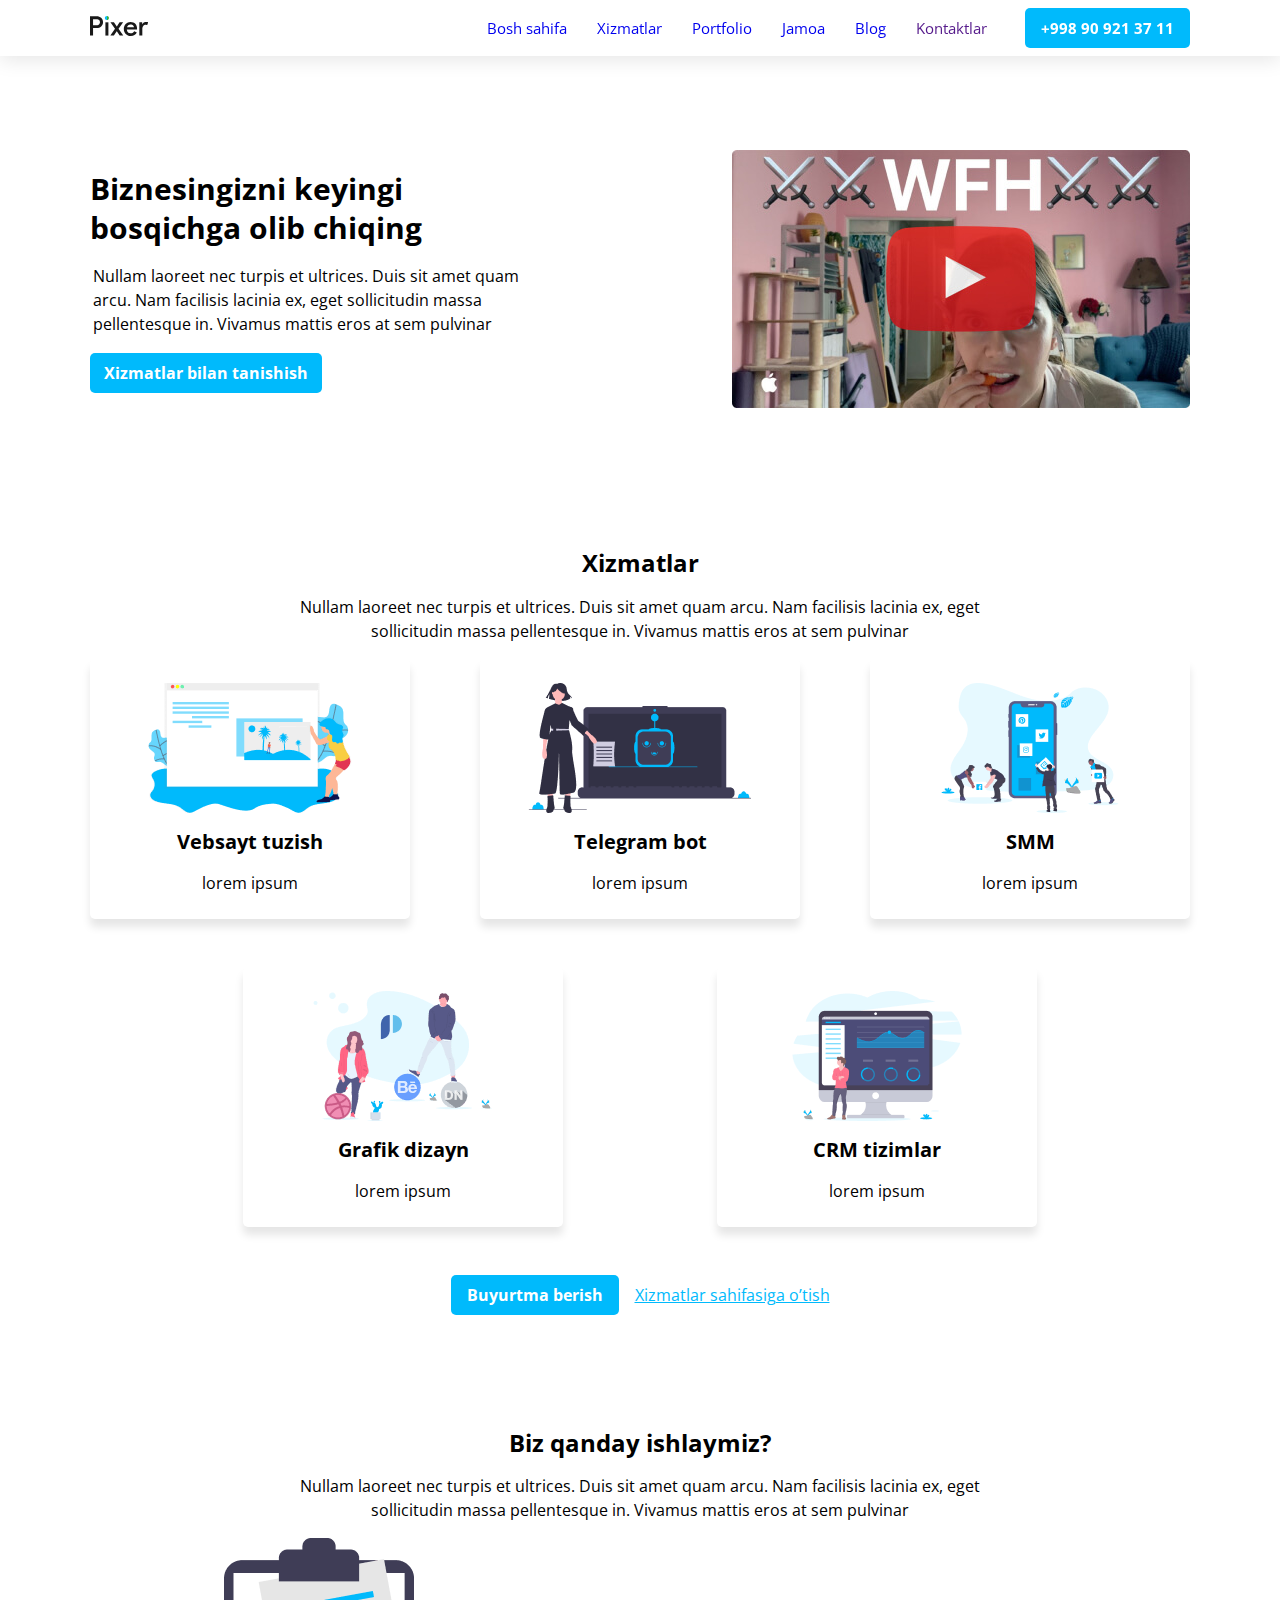
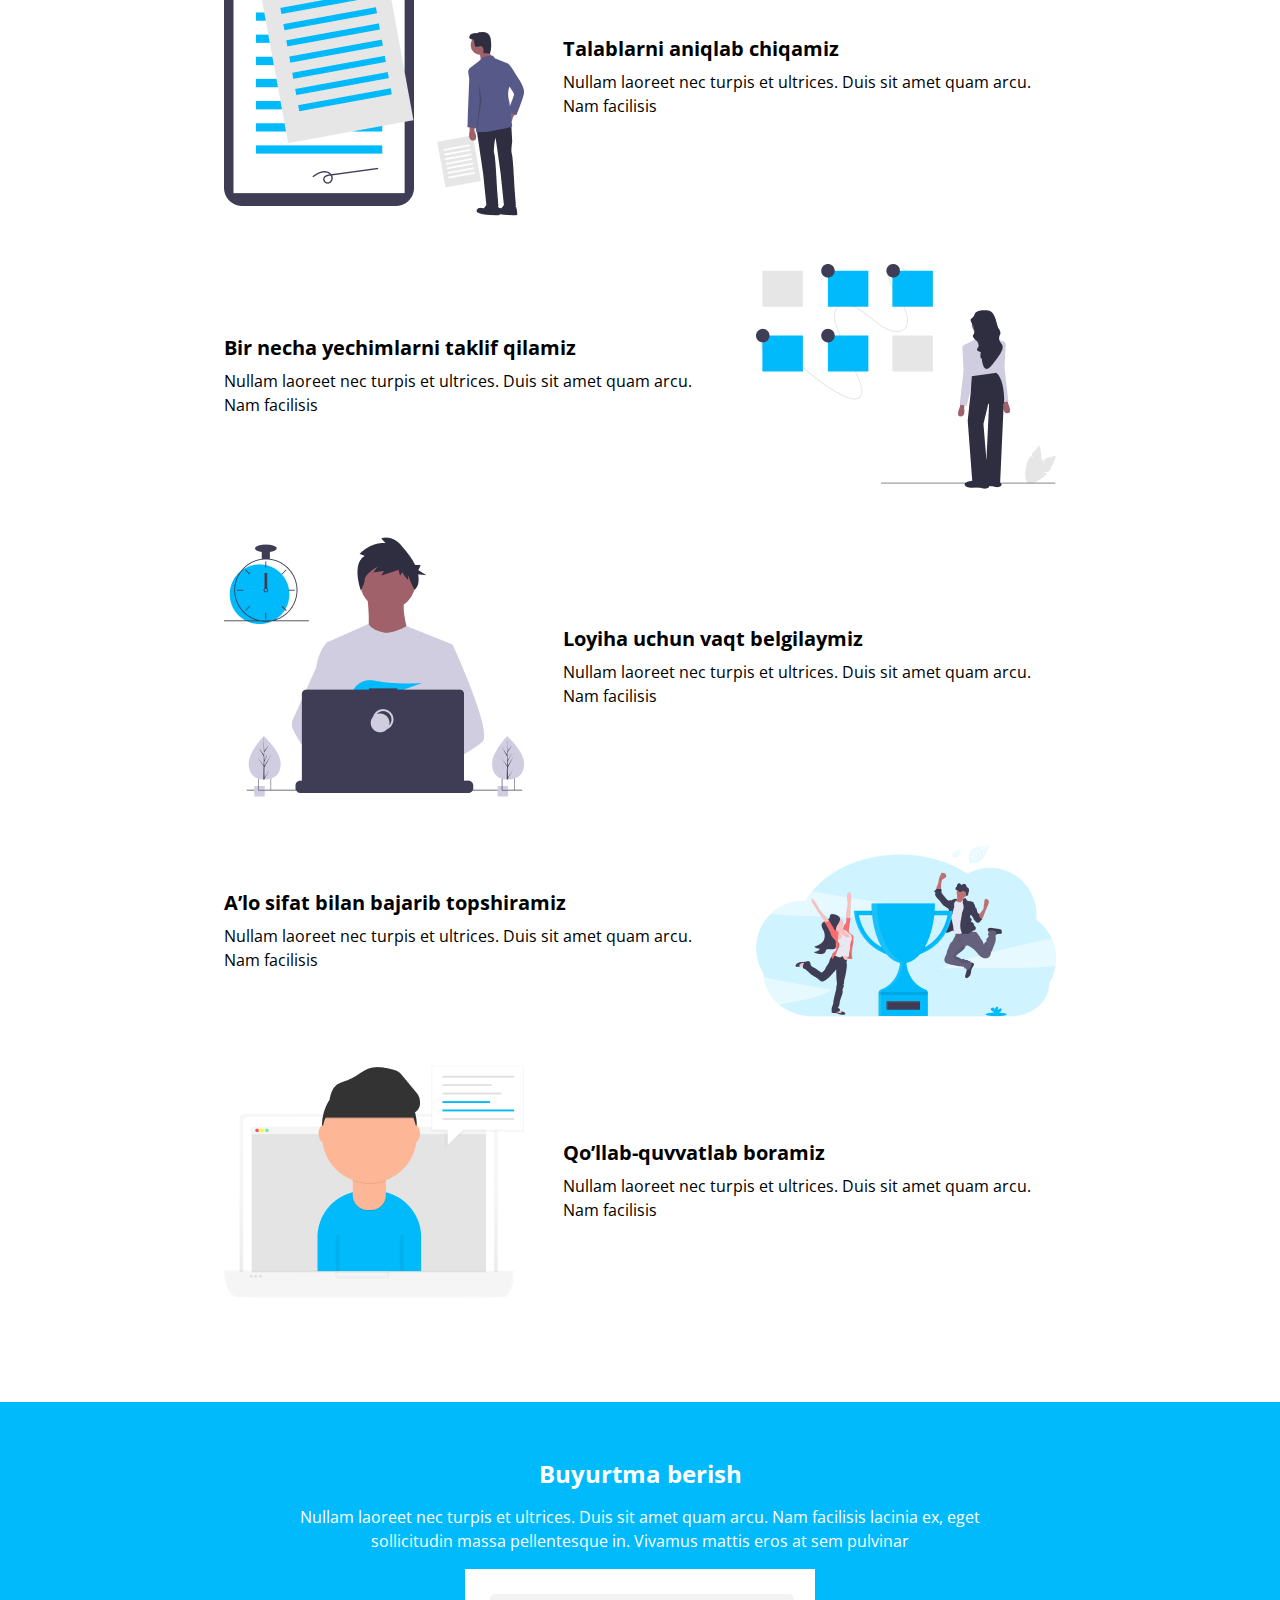
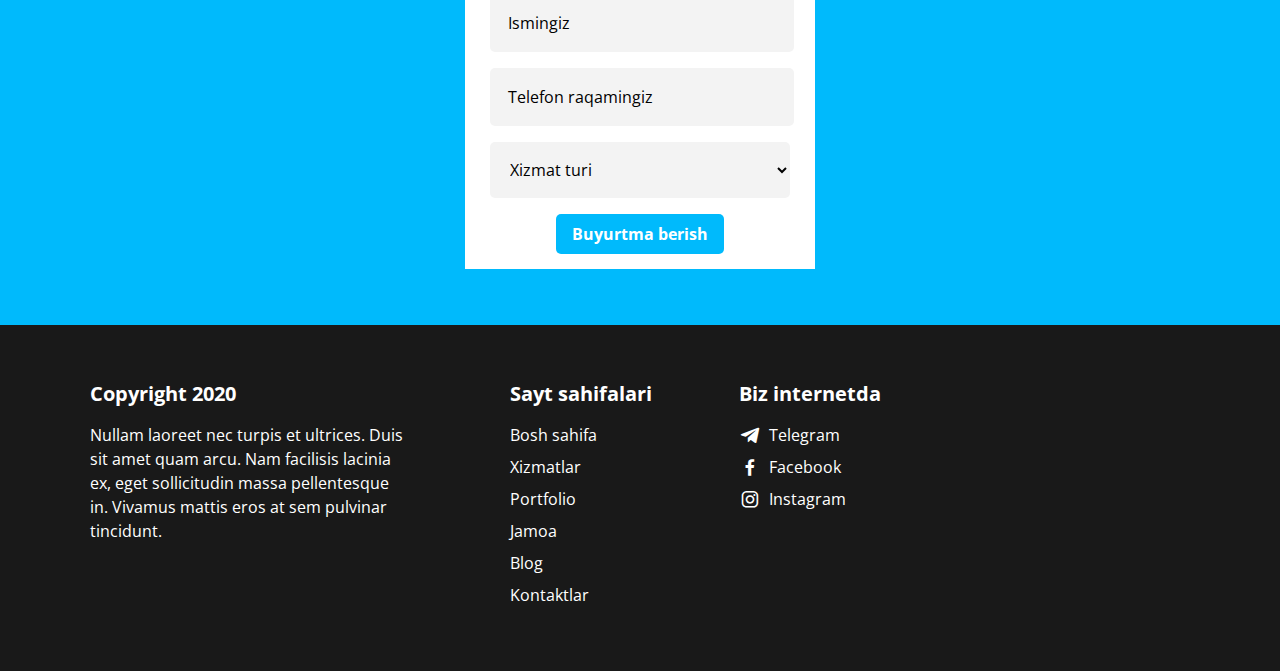
==== index.html @ 2c6d6678 "first commit" ====
<!DOCTYPE html>
<html lang="en">

<head>
    <meta charset="UTF-8">
    <meta http-equiv="X-UA-Compatible" content="IE=edge">
    <meta name="viewport" content="width=device-width, initial-scale=1.0">
    <title>Document</title>
    <link href='https://unpkg.com/boxicons@2.1.2/css/boxicons.min.css' rel='stylesheet'>
    <link rel="preconnect" href="https://fonts.googleapis.com">
    <link rel="preconnect" href="https://fonts.gstatic.com" crossorigin>
    <link
        href="https://fonts.googleapis.com/css2?family=Open+Sans:ital,wght@0,300;0,400;0,500;0,600;0,700;0,800;1,300;1,400;1,500;1,600;1,700;1,800&display=swap"
        rel="stylesheet">
    <link rel="stylesheet" href="/css/normalize.css">
    <link rel="stylesheet" href="/css/main.css">
</head>

<body>
    <header>
        <div class="container">
            <div class="header-body">
                <a href="#"><img src="/images/pixer-logo.svg" alt="logo"></a>

                <ul class="nav-list">
                    <li class="nav-item"><a href="#">Bosh sahifa</a></li>
                    <li class="nav-item"><a href="/services.html">Xizmatlar</a></li>
                    <li class="nav-item"><a href="#">Portfolio</a></li>
                    <li class="nav-item"><a href="#">Jamoa</a></li>
                    <li class="nav-item"><a href="#">Blog</a></li>
                    <li class="nav-item"><a href="">Kontaktlar</a></li>
                </ul>

                <a class="nav-number" href="tel:+998909213711">+998 90 921 37 11</a>
            </div>
        </div>
    </header>

    <!-- HEADER ENDED -->

    <!-- MAIN -->
    <main>

        <!-- HERO -->
        <section class="hero">
            <div class="container">
                <div class="hero-body">
                    <div class="hero-box">
                        <h2 class="hero-title">Biznesingizni keyingi bosqichga
                            olib chiqing</h2>
                        <p class="hero-text">Nullam laoreet nec turpis et ultrices. Duis sit amet quam arcu. Nam
                            facilisis lacinia ex,
                            eget sollicitudin massa pellentesque in. Vivamus mattis eros at sem pulvinar</p>
                        <a class="hero-link" href="#">Xizmatlar bilan tanishish</a>
                    </div>
                    <a href="https://youtu.be/6_pru8U2RmM"><img src="/images/youtube-embed.jpg" alt="youtube"></a>
                </div>
            </div>
        </section>

        <!-- SERVICES -->
        <section class="services">
            <div class="container">
                <div class="services-body">
                    <h2 class="services-title">Xizmatlar</h2>
                    <p class="services-text">Nullam laoreet nec turpis et ultrices. Duis sit amet quam arcu. Nam
                        facilisis lacinia ex, eget sollicitudin massa pellentesque in. Vivamus mattis eros at sem
                        pulvinar</p>
                    <ul class="services-list-one">
                        <li class="service-item">
                            <img class="service-img" src="/images/website-illustration.png" alt="website-illustration">
                            <h3 class="service-box-title">Vebsayt tuzish</h3>
                            <p class="service-text">lorem ipsum</p>
                        </li>
                        <li class="service-item">
                            <img class="service-img" src="/images/bot-illustration.png" alt="bot-illustration">
                            <h3 class="service-box-title">Telegram bot</h3>
                            <p class="service-text">lorem ipsum</p>
                        </li>
                        <li class="service-item">
                            <img class="service-img" src="/images/smm-illustration.png" alt="smm-illustration">
                            <h3 class="service-box-title">SMM</h3>
                            <p class="service-text">lorem ipsum</p>
                        </li>
                    </ul>
                    <ul class="services-list-two">
                        <li class="service-item">
                            <img class="service-img" src="/images/design-illustration.png" alt="design-illustration">
                            <h3 class="service-box-title">Grafik dizayn</h3>
                            <p class="service-text">lorem ipsum</p>
                        </li>
                        <li class="service-item">
                            <img class="service-img" src="/images/crm-illustration.png" alt="crm-illustration">
                            <h3 class="service-box-title">CRM tizimlar</h3>
                            <p class="service-text">lorem ipsum</p>
                        </li>
                    </ul>
                    <div class="services-link-box">
                        <a class="order-now" href="#">Buyurtma berish</a>
                        <a class="services-link" href="#">Xizmatlar sahifasiga o’tish</a>
                    </div>
                </div>
            </div>
        </section>


        <!-- WORK -->
        <section class="work">
            <div class="container">
                <div class="work-body">
                    <h2 class="work-title">Biz qanday ishlaymiz?</h2>
                    <p class="work-text">Nullam laoreet nec turpis et ultrices. Duis sit amet quam arcu. Nam facilisis
                        lacinia ex, eget sollicitudin massa pellentesque in. Vivamus mattis eros at sem pulvinar</p>
                    <ul>
                        <li class="work-item">
                            <img src="/images/step-illlustration.png" alt="step-illlustration">
                            <div class="work-box">
                                <h3 class="work-item-title">Talablarni aniqlab chiqamiz</h3>
                                <p class="work-item-text">Nullam laoreet nec turpis et ultrices. Duis sit amet quam
                                    arcu.
                                    Nam facilisis</p>
                            </div>
                        </li>
                        <li class="work-item">
                            <div class="work-box">
                                <h3 class="work-item-title">Bir necha yechimlarni taklif qilamiz</h3>
                                <p class="work-item-text">Nullam laoreet nec turpis et ultrices. Duis sit amet quam
                                    arcu. Nam facilisis</p>
                            </div>
                            <img src="images/step-illlustration2.png" alt="step-illlustration2">
                        </li>
                        <li class="work-item">
                            <img src="/images/step-illustration3.png" alt="step-illustration3">
                            <div class="work-box">
                                <h3 class="work-item-title">Loyiha uchun vaqt belgilaymiz</h3>
                                <p class="work-item-text">Nullam laoreet nec turpis et ultrices. Duis sit amet quam
                                    arcu. Nam facilisis</p>
                            </div>
                        </li>
                        <li class="work-item">
                            <div class="work-box">
                                <h3 class="work-item-title">A’lo sifat bilan bajarib topshiramiz</h3>
                                <p class="work-item-text">Nullam laoreet nec turpis et ultrices. Duis sit amet quam
                                    arcu. Nam facilisis</p>
                            </div>
                            <img src="/images/step-illustration4.png" alt="step-illustration4">
                        </li>
                        <li class="work-item">
                            <img src="/images/step-illustration5.png" alt="step-illustration5">
                            <div class="work-box">
                                <h3 class="work-item-title">Qo’llab-quvvatlab boramiz</h3>
                                <p class="work-item-text">Nullam laoreet nec turpis et ultrices. Duis sit amet quam
                                    arcu. Nam facilisis</p>
                            </div>
                        </li>
                    </ul>

                </div>
            </div>
        </section>


        <!-- FORM -->
        <section class="form">
            <div class="container">
                <div class="form-body">
                    <h2 class="form-title">Buyurtma berish</h2>
                    <p class="form-text">Nullam laoreet nec turpis et ultrices. Duis sit amet quam arcu. Nam facilisis
                        lacinia ex, eget sollicitudin massa pellentesque in. Vivamus mattis eros at sem pulvinar</p>
                    <form>
                        <input class="name" type="text" placeholder="Ismingiz">
                        <input class="number" type="number" placeholder="Telefon raqamingiz">
                        <select class="service-type">
                            <option value="">Xizmat turi</option>
                            <option value="vebsayt-tuzish">Vebsayt tuzish</option>
                            <option value="telegram-bot">Telegram bot</option>
                            <option value="smm">SMM</option>
                            <option value="grafik-dizayn">Grafik dizayn</option>
                            <option value="crm-tizimlar">CRM tizimlar</option>
                        </select>
                        <div class="order"><a class="order-now" href="#">Buyurtma berish</a></div>
                    </form>
                </div>
            </div>
        </section>
    </main>
    <!-- MAIN ENDED -->


    <!-- FOOTER -->
    <footer>
        <div class="container">
            <div class="footer-body">
                <div class="copyright">
                    <h2 class="copyright-title">Copyright 2020</h2>
                    <p class="copyright-text">Nullam laoreet nec turpis et ultrices. Duis sit amet quam arcu. Nam
                        facilisis lacinia ex, eget sollicitudin massa pellentesque in. Vivamus mattis eros at sem
                        pulvinar tincidunt.</p>
                </div>
                <ul class="site-list">
                    <li class="site-title">Sayt sahifalari</li>
                    <li class="site-item"><a class="site-link" href="#">Bosh sahifa</a></li>
                    <li class="site-item"><a class="site-link" href="/index.html">Xizmatlar</a></li>
                    <li class="site-item"><a class="site-link" href="#">Portfolio</a></li>
                    <li class="site-item"><a class="site-link" href="#">Jamoa</a></li>
                    <li class="site-item"><a class="site-link" href="#">Blog</a></li>
                    <li class="site-item"><a class="site-link" href="#">Kontaktlar</a></li>
                </ul>
                <ul class="platforms-list">
                    <li class="platforms-title">Biz internetda</li>
                    <li class="platforms-item">
                        <a class="platforms-link" href="https://web.telegram.org/">
                            <i class='bx bxl-telegram'></i>
                            Telegram
                        </a>
                    </li>
                    <li class="platforms-item">
                        <a class="platforms-link" href="https://www.facebook.com/">
                            <i class='bx bxl-facebook'></i>
                            Facebook
                        </a>
                    </li>
                    <li class="platforms-item">
                        <a class="platforms-link" href="https://www.instagram.com/">
                            <i class='bx bxl-instagram'></i>
                            Instagram
                        </a>
                    </li>
                </ul>
            </div>
        </div>
    </footer>








</body>

</html>
---- css/main.css ----
body {
    font-family: 'Open Sans', sans-serif;
}


h1,
h2,
h3,
h4,
h5,
h6,
p {
    margin: 0;
    padding: 0;
}

ul,
li,
a {
    padding: 0;
    margin: 0;
    text-decoration: none;
    list-style: none;
}

.container {
    width: 1100px;
    margin: 0 auto;
}

/* header start */

header {
    display: flex;
    height: 56px;
    align-items: center;
    background: #FFFFFF;
    box-shadow: 0px 4px 20px rgba(0, 0, 0, 0.1);
    position: fixed;
    width: 100%;
    top: 0;
}

.header-body {
    display: flex;
    align-items: center;
    justify-content: space-between;
    align-items: center;
}

.nav-list {
    margin-left: 300px;
    display: flex;
    width: 500px;
    justify-content: space-between;
}

.nav-item {
    font-style: normal;
    font-weight: 400;
    font-size: 15px;
    line-height: 24px;
    color: #000000;
    padding: 14px 0;
}

.nav-item:hover {
    border-bottom: 3px solid;
}

.nav-item:active {
    background: rgba(25, 25, 25, 0.7);
    color: #FFFFFF;
}

.nav-number {
    background: #00BAFC;
    border-radius: 5px;
    font-style: normal;
    font-weight: 700;
    font-size: 15px;
    line-height: 24px;
    padding: 8px 16px;
    color: #FFFFFF;

}

/* header ended */

/* hero section */

.hero {}

.hero-body {
    display: flex;
    align-items: center;
    justify-content: space-between;
    padding-top: 150px;
    padding-bottom: 80px;
}

.hero-box {
    width: 470px;
    height: 224px;
    display: flex;
    flex-direction: column;
    justify-content: space-between;
}

.hero-title {
    font-style: normal;
    font-weight: 700;
    font-size: 30px;
    line-height: 130%;
    color: #000000;
    align-self: flex-start;
}

.hero-text {
    width: 465px;
    font-style: normal;
    font-weight: 400;
    font-size: 16px;
    line-height: 24px;
    color: #000000;
    align-self: center;
}

.hero-link {
    width: 232px;
    height: 40px;
    background: #00BAFC;
    border-radius: 5px;
    flex: none;
    order: 2;
    align-self: flex-start;
    flex-grow: 0;
    font-style: normal;
    font-weight: 700;
    font-size: 16px;
    line-height: 24px;
    color: #FFFFFF;
    display: flex;
    align-items: center;
    justify-content: center;
}

.hero-link:hover {
    background: rgba(0, 186, 252, 0.8);
}

.hero-link:active {
    background: rgba(0, 186, 252, 0.6);
}

/* hero ended */

/* services section */

.services {
    padding: 56px 0;
}

.services-body {}

.services-title {
    font-style: normal;
    font-weight: 700;
    font-size: 24px;
    line-height: 130%;
    text-align: center;
    color: #000000;
    margin-bottom: 16px;
}

.services-text {
    margin: 0 auto;
    width: 719px;
    font-style: normal;
    font-weight: 400;
    font-size: 16px;
    line-height: 24px;
    text-align: center;
    color: #000000;
    margin-bottom: 16px;
}

.services-list-one {
    display: flex;
    justify-content: space-between;
    margin-bottom: 48px;
}

.services-list-two {
    display: flex;
    justify-content: space-evenly;
}

.service-item {
    display: flex;
    flex-direction: column;
    align-items: center;
    width: 320px;
    height: 260px;
    gap: 16px;
    background: #FFFFFF;
    box-shadow: 0px 8px 8px rgba(0, 0, 0, 0.1);
    border-radius: 5px;
}

.service-item:hover {
    display: flex;
    flex-direction: column;
    align-items: center;
    gap: 16px;
    width: 320px;
    height: 260px;
    background: #FFFFFF;
    box-shadow: 0px 12px 21px rgba(0, 0, 0, 0.1);
    border-radius: 5px;
}

.service-item:active {
    display: flex;
    flex-direction: column;
    align-items: center;
    gap: 16px;
    width: 320px;
    height: 260px;
    background: #FFFFFF;
    box-shadow: 0px 4px 4px rgba(0, 0, 0, 0.2);
    border-radius: 5px;
}

.service-img {
    padding-top: 24px;
}

.service-box-title {
    font-style: normal;
    font-weight: 700;
    font-size: 20px;
    line-height: 130%;
    text-align: center;
    color: #000000;
}

.service-text {
    font-style: normal;
    font-weight: 400;
    font-size: 16px;
    line-height: 24px;
    text-align: center;
    color: #000000;
}

.services-link-box {
    margin-top: 48px;
    display: flex;
    align-items: center;
    justify-content: center;
}

.order-now {
    background: #00BAFC;
    border-radius: 5px;
    font-style: normal;
    font-weight: 700;
    font-size: 16px;
    line-height: 24px;
    color: #FFFFFF;
    padding: 8px 16px;
}


.order-now:hover {
    background: rgba(0, 186, 252, 0.8);
}

.order-now:active {
    background: rgba(0, 186, 252, 0.6);
}

.services-link {
    font-style: normal;
    font-weight: 400;
    font-size: 16px;
    line-height: 24px;
    text-align: center;
    text-decoration-line: underline;
    color: #00BAFC;
    margin-left: 16px;
}

/* services ended */

/* work section */

.work {
    padding: 56px 0;
}

.work-title {
    font-style: normal;
    font-weight: 700;
    font-size: 24px;
    line-height: 130%;
    text-align: center;
    color: #000000;
    margin-bottom: 16px;
}

.work-text {
    width: 719px;
    font-style: normal;
    font-weight: 400;
    font-size: 16px;
    line-height: 24px;
    text-align: center;
    color: #000000;
    margin: 0 auto;
    margin-bottom: 16px;
}

.work-item {
    width: 832px;
    margin: 0 auto;
    display: flex;
    align-items: center;
    justify-content: space-between;
    margin-bottom: 48px;
}

.work-item-title {
    font-style: normal;
    font-weight: 700;
    font-size: 20px;
    line-height: 130%;
    text-align: left;
    color: #000000;
    margin-bottom: 8px;
}

.work-item-text {
    width: 493px;
    font-style: normal;
    font-weight: 400;
    font-size: 16px;
    line-height: 24px;
    color: #000000;
}

.order {
    display: flex;
    justify-content: center;
}

.order-now-two {
    background: #00BAFC;
    border-radius: 5px;
    font-style: normal;
    font-weight: 700;
    font-size: 16px;
    line-height: 24px;
    color: #FFFFFF;
    padding: 8px 16px;
    display: flex;
    width: 167px;
    justify-content: center;
    align-items: center;
}


.order-now-two {
    background: rgba(0, 186, 252, 0.8);
}

.order-now-two:active {
    background: rgba(0, 186, 252, 0.6);
}

/* work ended */

/* form section */

.form {
    padding: 56px 0;
    background-color: #00BAFC;
}

.form-body {
    margin: 0 auto;
    display: flex;
    flex-direction: column;
    justify-content: center;
}

.form-title {
    font-style: normal;
    font-weight: 700;
    font-size: 24px;
    line-height: 130%;
    text-align: center;
    color: #FFFFFF;
    margin-bottom: 16px;
}

.form-text {
    width: 719px;
    font-style: normal;
    font-weight: 400;
    font-size: 16px;
    line-height: 150%;
    text-align: center;
    color: #FFFFFF;
    margin: 0 auto;
    margin-bottom: 16px;
}

form {
    justify-content: space-between;
    background-color: #FFFFFF;
    width: 350px;
    height: 300px;
    margin: 0 auto;
}

.name {
    width: 300px;
    height: 56px;
    background: #F3F3F3;
    border: 0;
    border-radius: 5px;
    justify-content: center;
    margin: 25px 25px 16px 25px;
    outline: none;
}

.name::placeholder {
    font-style: normal;
    font-weight: 400;
    font-size: 16px;
    line-height: 150%;
    color: #000000;
    padding: 16px;
}

.number {
    width: 300px;
    height: 56px;
    background: #F3F3F3;
    border: 0;
    border-radius: 5px;
    justify-content: center;
    margin: 0 25px;
    outline: none;
}

.number::placeholder {
    font-style: normal;
    font-weight: 400;
    font-size: 16px;
    line-height: 150%;
    color: #000000;
    padding: 16px;
}

select {
    width: 300px;
    height: 56px;
    background: #F3F3F3;
    border: 0;
    border-radius: 5px;
    justify-content: center;
    margin: 16px 25px;
    padding: 16px;
    font-style: normal;
    font-weight: 400;
    font-size: 16px;
    line-height: 150%;
    color: #000000;
    padding: 16px;
    outline: none;
}

/* form ended */

/* footer */

footer {
    padding: 56px 0;
    background-color: #191919;
}

.footer-body {
    display: flex;
}

.copyright {
    width: 320px;
}

.copyright-title {
    font-style: normal;
    font-weight: 700;
    font-size: 20px;
    line-height: 130%;
    color: #FFFFFF;
    margin-bottom: 16px;
}

.copyright-text {
    font-style: normal;
    font-weight: 400;
    font-size: 16px;
    line-height: 150%;
    color: #FFFFFF;
}

.site-list {
    margin-left: 100px;
}

.site-title {
    font-style: normal;
    font-weight: 700;
    font-size: 20px;
    line-height: 130%;
    color: #FFFFFF;
    margin-bottom: 16px;
}

.site-item {
    margin-bottom: 8px;
}

.site-link {
    font-style: normal;
    font-weight: 400;
    font-size: 16px;
    line-height: 24px;
    color: #FFFFFF;
}

.site-link:hover {
    color: #00BAFC;
}

.site-link:active {
    opacity: 0.6;
}

.platforms-list {
    margin-left: 87px;

}

.platforms-item {
    margin-bottom: 8px;
}

.platforms-title {
    font-style: normal;
    font-weight: 700;
    font-size: 20px;
    line-height: 130%;
    color: #FFFFFF;
    margin-bottom: 16px;
}

.platforms-link {
    font-style: normal;
    font-weight: 400;
    font-size: 16px;
    line-height: 24px;
    color: #FFFFFF;
    display: flex;
    align-items: center;
}

.platforms-link:hover {
    color: #00BAFC;
}

.platforms-link:active {
    opacity: 0.6;
}

.bx {
    font-size: 22px;
    margin-right: 8px;
}

/* footer ended */

/* services extra section */

.services-extra {
    padding-top: 110px;
}

.services-extra-title {
    display: flex;
    justify-content: center;
    font-style: normal;
    font-weight: 700;
    font-size: 40px;
    line-height: 130%;
    color: #000000;
    margin-bottom: 16px;
}

.services-extra-text {
    margin: 0 auto;
    margin-bottom: 64px;
    width: 800px;
    font-style: normal;
    font-weight: 400;
    font-size: 16px;
    line-height: 24px;
    text-align: center;
    color: #000000;
}

.extra-boxes {
    background-color: #F4F4F4;
    padding: 80px;
}

.services-extra-box {
    display: flex;
    margin: 0 auto;
    margin-bottom: 64px;
    width: 740px;
    height: 314px;
    background: #FFFFFF;
    box-shadow: 0px 10px 16px rgba(0, 0, 0, 0.12);
    border-radius: 5px;
    padding: 32px;
    justify-content: space-between;
}

.extra-list {
    width: 500px;
    display: flex;
    flex-direction: column;

}

.extra-img {
    width: 200px;
    height: 130px;
}

.extra-item-title {
    font-style: normal;
    font-weight: 700;
    font-size: 20px;
    line-height: 130%;
    color: #000000;
    margin-bottom: 16px;
}

.extra-item-text {
    font-style: normal;
    font-weight: 400;
    font-size: 16px;
    line-height: 24px;
    color: #000000;
    margin-bottom: 16px;
}

.extra-item {
    display: flex;
    align-items: center;
    font-style: normal;
    font-weight: 400;
    font-size: 16px;
    line-height: 24px;
    color: #000000;
    margin-bottom: 8px;
}

.blue {
    width: 12px;
    height: 12px;
    background: #00BAFC;
    border-radius: 12px;
    margin-right: 8px;
}

.extra-item-link {
    margin-top: 16px;
}

.more-information {
    font-style: normal;
    font-weight: 400;
    font-size: 16px;
    line-height: 24px;
    text-align: center;
    text-decoration-line: underline;
    color: #00BAFC;
    margin-left: 16px;
}

/* services-extra ended */
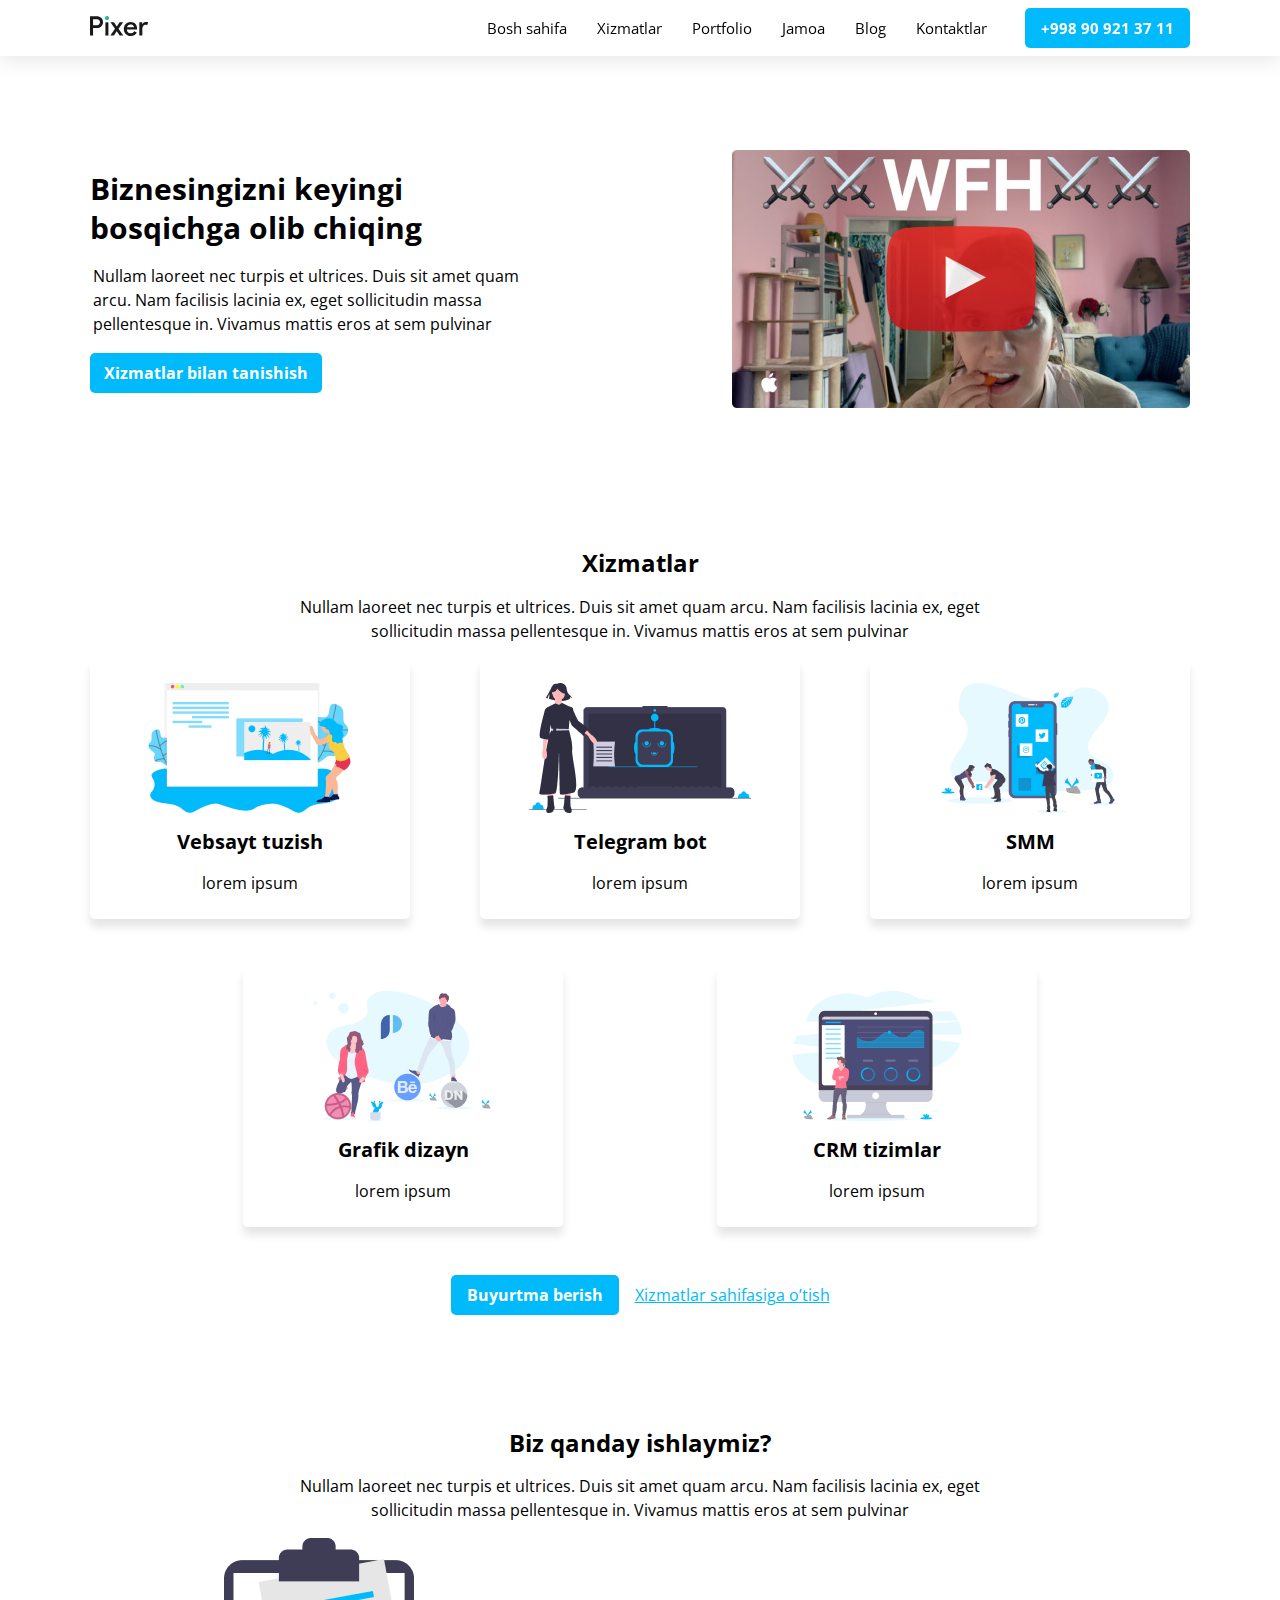
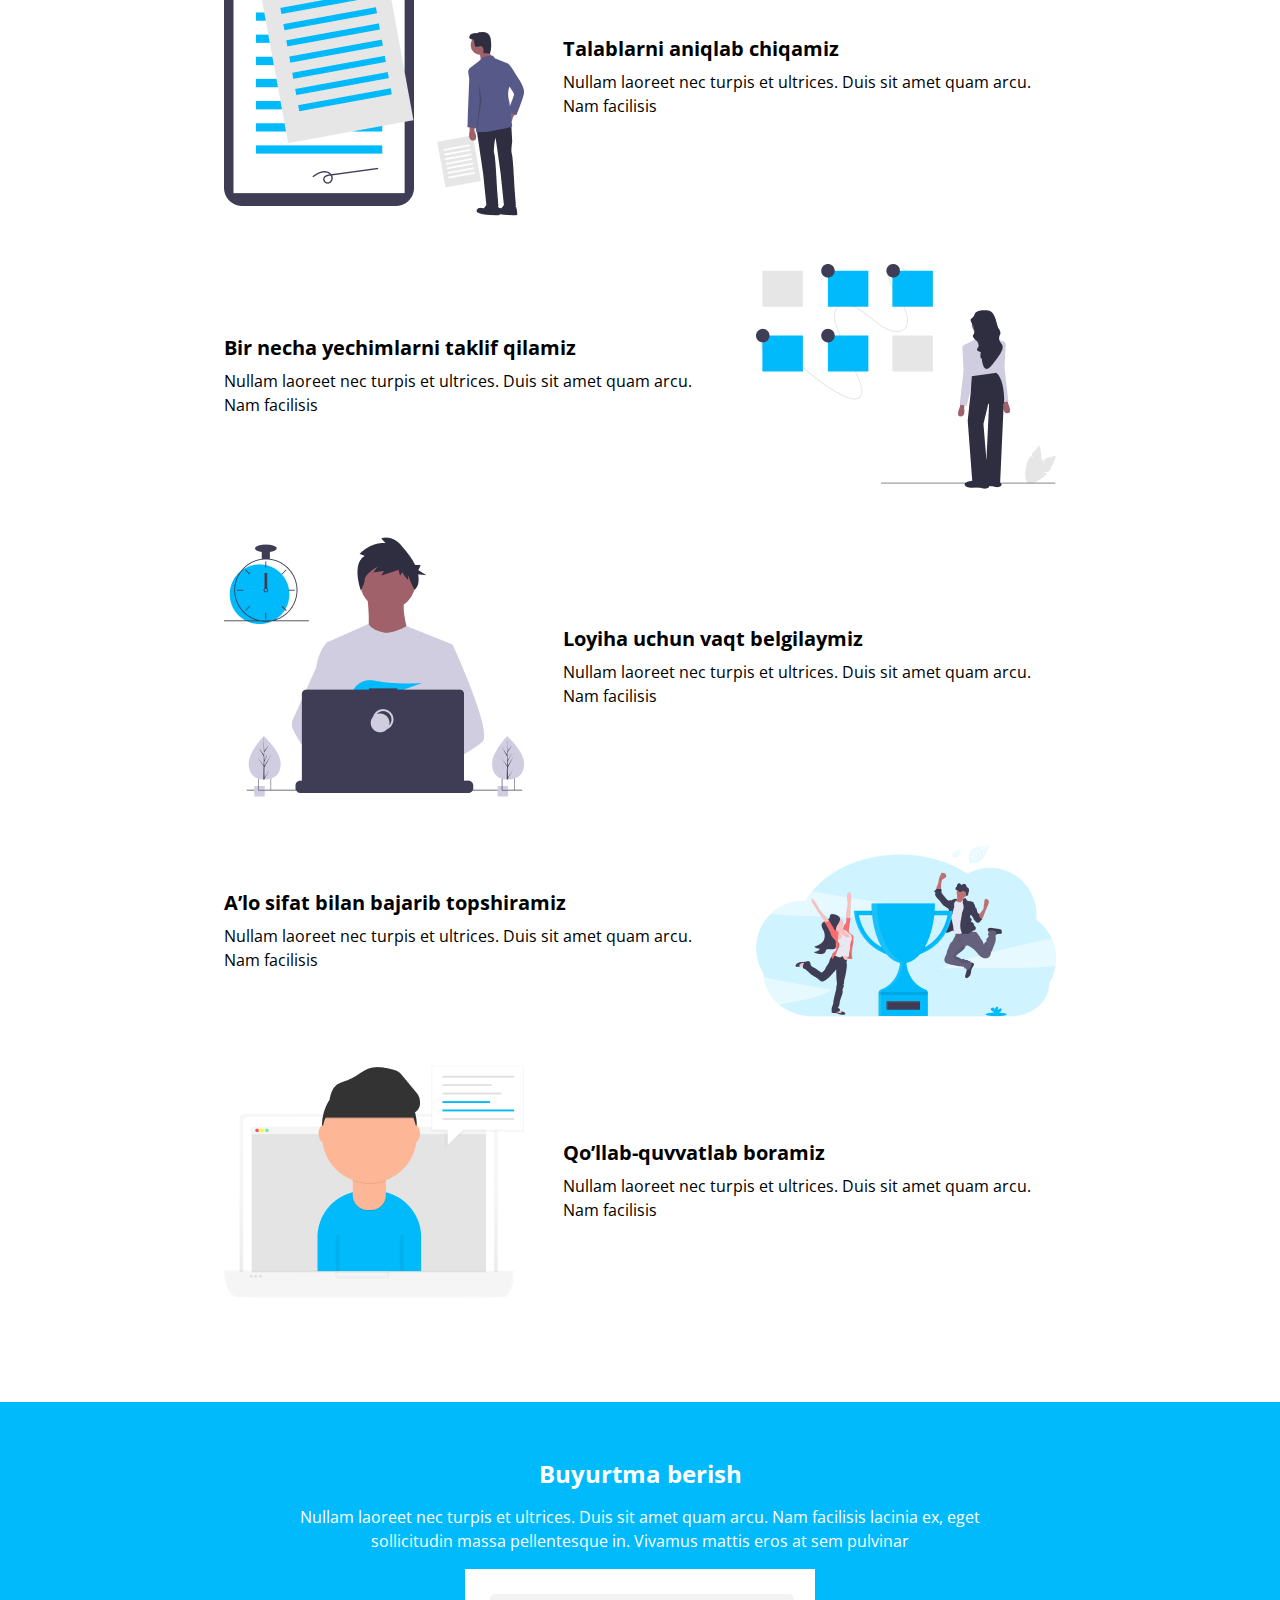
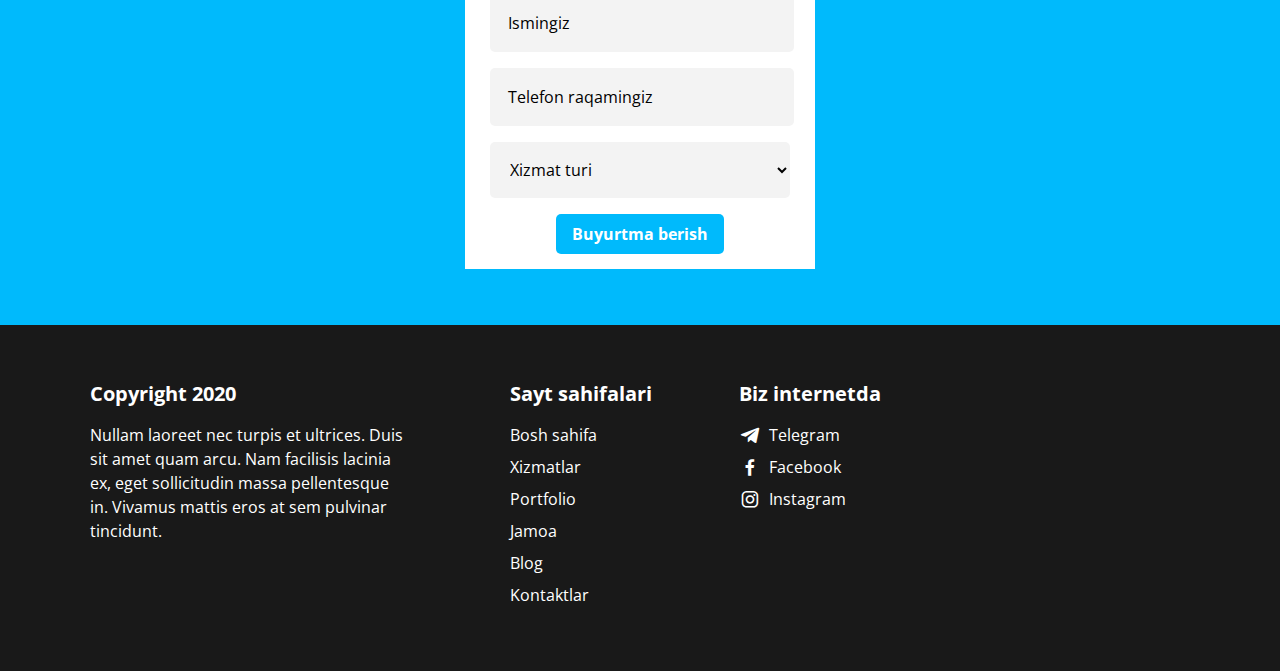
==== commit 12217d93: "changed" ====
--- a/index.html
+++ b/index.html
@@ -21,14 +21,13 @@
         <div class="container">
             <div class="header-body">
                 <a href="#"><img src="/images/pixer-logo.svg" alt="logo"></a>
-
                 <ul class="nav-list">
-                    <li class="nav-item"><a href="#">Bosh sahifa</a></li>
-                    <li class="nav-item"><a href="/services.html">Xizmatlar</a></li>
-                    <li class="nav-item"><a href="#">Portfolio</a></li>
-                    <li class="nav-item"><a href="#">Jamoa</a></li>
-                    <li class="nav-item"><a href="#">Blog</a></li>
-                    <li class="nav-item"><a href="">Kontaktlar</a></li>
+                    <li class="nav-item"><a class="nav-link" href="/index.html">Bosh sahifa</a></li>
+                    <li class="nav-item"><a class="nav-link" href="/services.html">Xizmatlar</a></li>
+                    <li class="nav-item"><a class="nav-link" href="#">Portfolio</a></li>
+                    <li class="nav-item"><a class="nav-link" href="#">Jamoa</a></li>
+                    <li class="nav-item"><a class="nav-link" href="#">Blog</a></li>
+                    <li class="nav-item"><a class="nav-link" href="#">Kontaktlar</a></li>
                 </ul>
 
                 <a class="nav-number" href="tel:+998909213711">+998 90 921 37 11</a>
--- a/css/main.css
+++ b/css/main.css
@@ -55,20 +55,21 @@
     justify-content: space-between;
 }
 
-.nav-item {
+.nav-link {
     font-style: normal;
     font-weight: 400;
     font-size: 15px;
     line-height: 24px;
     color: #000000;
     padding: 14px 0;
-}
-
-.nav-item:hover {
+    text-decoration: none;
+}
+
+.nav-link:hover {
     border-bottom: 3px solid;
 }
 
-.nav-item:active {
+.nav-link:active {
     background: rgba(25, 25, 25, 0.7);
     color: #FFFFFF;
 }
